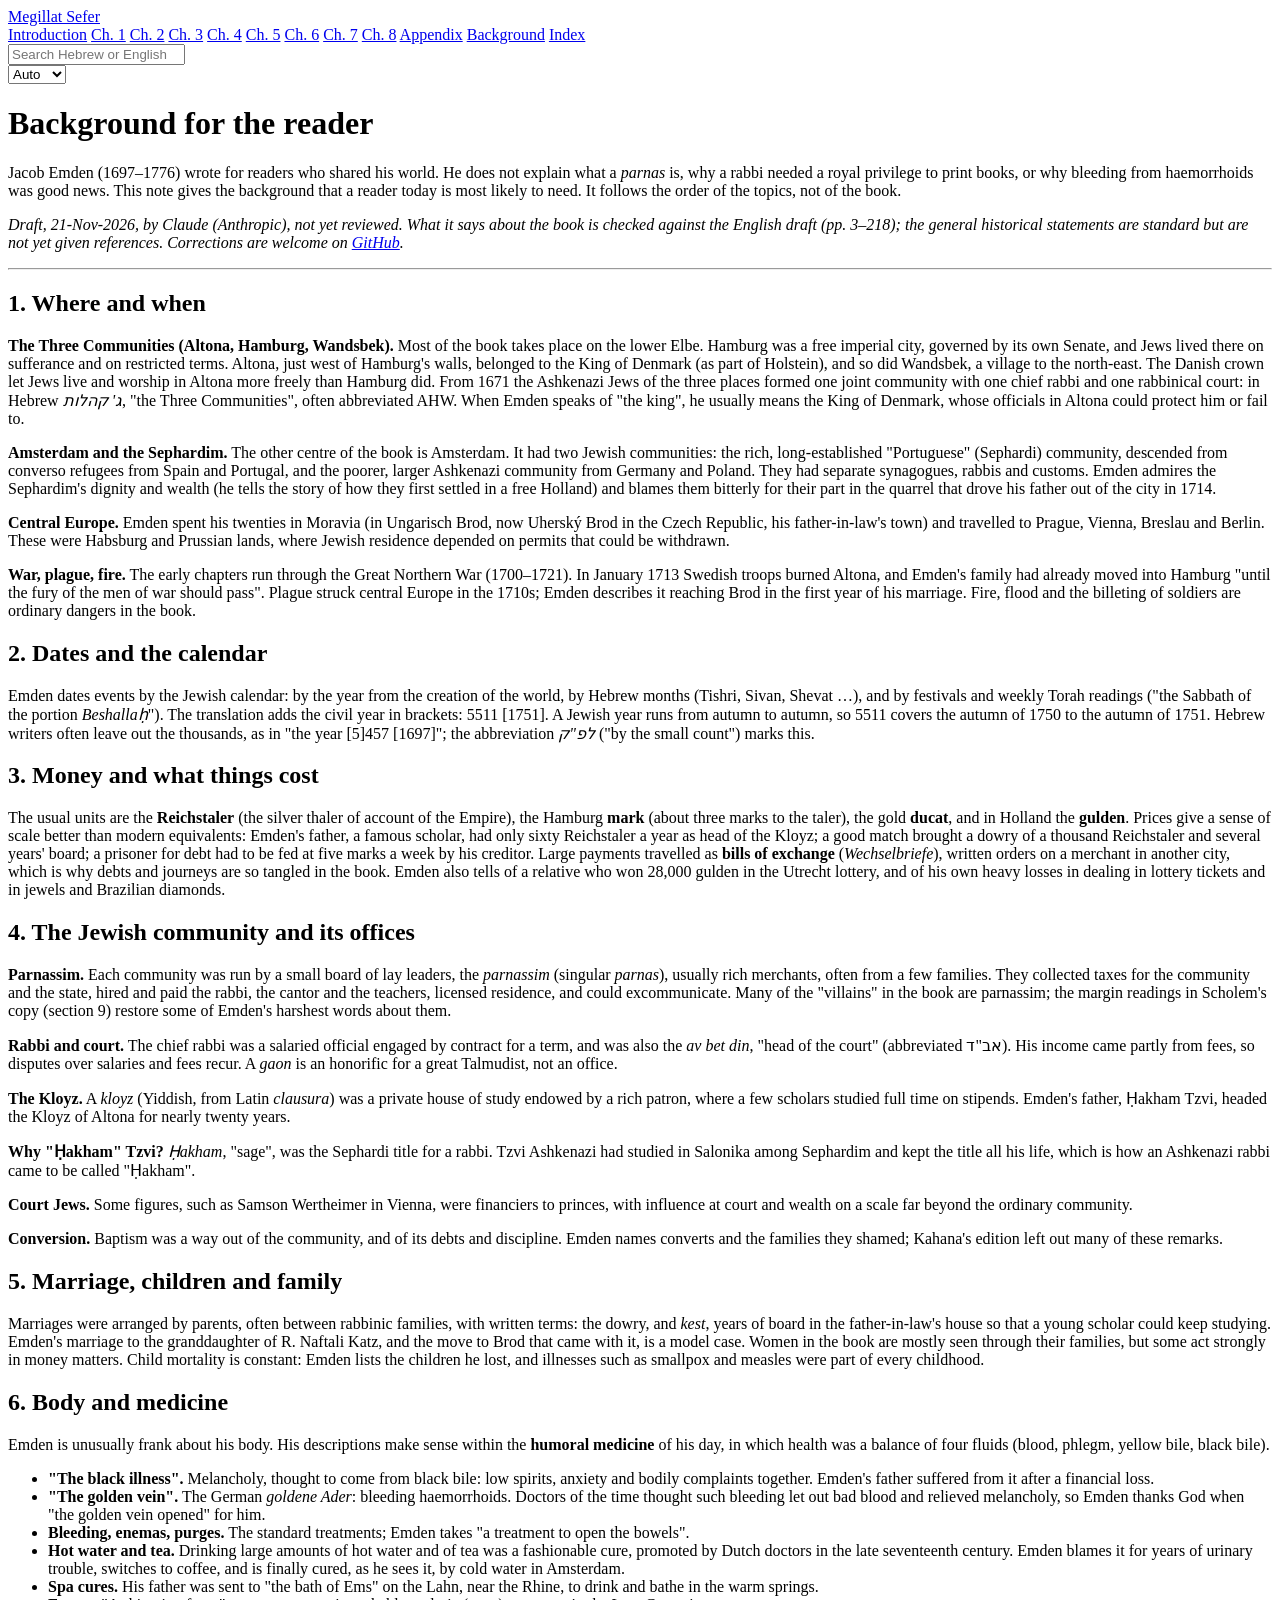
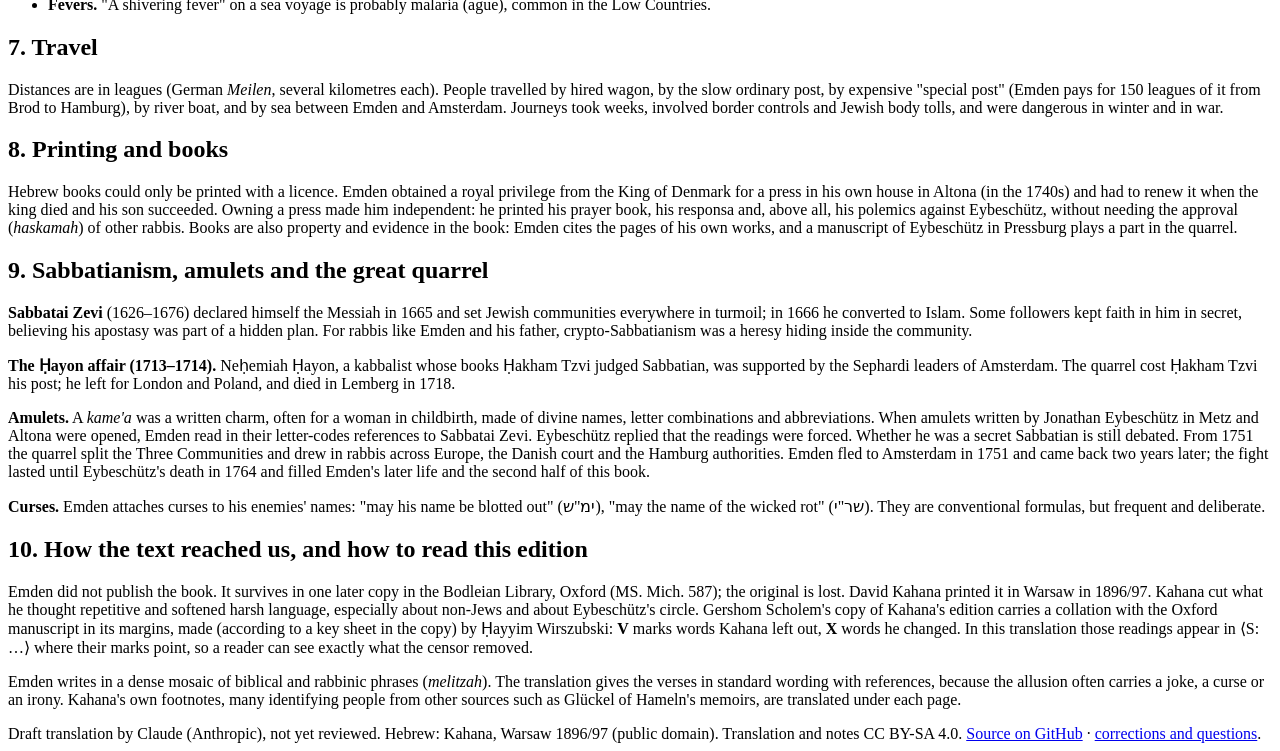
==== docs/background.html @ 3388c462 "Site review fixes: canonical and social tags, descriptions, lang on Hebrew text, CSS/JS version stam" ====
<!doctype html>
<html lang="en"><head><meta charset="utf-8"><meta name="viewport" content="width=device-width, initial-scale=1">
<title>Megillat Sefer: background for the reader</title>
<meta name="description" content="Historical, medical and everyday background for reading Jacob Emden&#x27;s autobiography Megillat Sefer.">
<meta property="og:title" content="Megillat Sefer: background for the reader"><meta property="og:description" content="Historical, medical and everyday background for reading Jacob Emden&#x27;s autobiography Megillat Sefer.">
<meta property="og:type" content="website">
<script>(function(){try{var t=localStorage.getItem('os-theme');if(t&&t!=='auto')document.documentElement.setAttribute('data-theme',t);}catch(e){}})();</script>
<link rel="preconnect" href="https://fonts.googleapis.com"><link rel="preconnect" href="https://fonts.gstatic.com" crossorigin>
<link href="https://fonts.googleapis.com/css2?family=Noto+Serif:ital,wght@0,400;0,600;1,400&family=Noto+Serif+Hebrew:wght@400;600&display=swap" rel="stylesheet">
<link rel="stylesheet" href="style.css?v=93be4be1">
<link rel="stylesheet" href="/assets/os.css">
<script src="/assets/os.js" defer></script>
<!--os:seo-->
<link rel="canonical" href="https://openseforim.org/emden/background.html">
<meta property="og:url" content="https://openseforim.org/emden/background.html">
<meta property="og:site_name" content="Open Seforim">
<meta property="og:image" content="https://openseforim.org/assets/og.png">
<meta property="og:image:width" content="1200">
<meta property="og:image:height" content="630">
<meta name="twitter:card" content="summary_large_image">
<link rel="icon" href="/favicon.svg" type="image/svg+xml">
<link rel="icon" href="/favicon.ico" sizes="any">
<link rel="apple-touch-icon" href="/apple-touch-icon.png">
<!--/os:seo-->
</head><body><div class="bar"><div class="wrap barin">
  <a class="brand" href="index.html">Megillat Sefer</a>
  <nav class="nav"><a href="index.html">Introduction</a> <a href="ch1.html">Ch. 1</a> <a href="ch2.html">Ch. 2</a> <a href="ch3.html">Ch. 3</a> <a href="ch4.html">Ch. 4</a> <a href="ch5.html">Ch. 5</a> <a href="ch6.html">Ch. 6</a> <a href="ch7.html">Ch. 7</a> <a href="ch8.html">Ch. 8</a> <a href="ch9.html">Appendix</a> <a href="background.html" aria-current=page>Background</a> <a href="names.html">Index</a></nav>
  <form class="sform" action="search.html" role="search"><input type="search" name="q" placeholder="Search Hebrew or English" aria-label="Search"></form>
  <select id="theme" aria-label="Theme"><option value="auto">Auto</option><option value="light">Light</option><option value="paper">Paper</option><option value="dark">Dark</option></select>
</div></div><div class="wrap" role="main"><div class="top"><h1>Background for the reader</h1></div><article class="intro bgnote"><p>Jacob Emden (1697–1776) wrote for readers who shared his world. He does not explain what a <em>parnas</em> is, why a
rabbi needed a royal privilege to print books, or why bleeding from haemorrhoids was good news. This note gives the
background that a reader today is most likely to need. It follows the order of the topics, not of the book.</p>
<p><em>Draft, 21-Nov-2026, by Claude (Anthropic), not yet reviewed. What it says about the book is checked against the
English draft (pp. 3–218); the general historical statements are standard but are not yet given references.
Corrections are welcome on <a href="https://github.com/openseforim/emden/issues">GitHub</a>.</em></p>
<hr />
<h2>1. Where and when</h2>
<p><strong>The Three Communities (Altona, Hamburg, Wandsbek).</strong> Most of the book takes place on the lower Elbe. Hamburg was a
free imperial city, governed by its own Senate, and Jews lived there on sufferance and on restricted terms. Altona,
just west of Hamburg's walls, belonged to the King of Denmark (as part of Holstein), and so did Wandsbek, a village to
the north-east. The Danish crown let Jews live and worship in Altona more freely than Hamburg did. From 1671 the
Ashkenazi Jews of the three places formed one joint community with one chief rabbi and one rabbinical court: in
Hebrew <em>ג' קהלות</em>, "the Three Communities", often abbreviated AHW. When Emden speaks of "the king", he usually means
the King of Denmark, whose officials in Altona could protect him or fail to.</p>
<p><strong>Amsterdam and the Sephardim.</strong> The other centre of the book is Amsterdam. It had two Jewish communities: the rich,
long-established "Portuguese" (Sephardi) community, descended from converso refugees from Spain and Portugal, and the
poorer, larger Ashkenazi community from Germany and Poland. They had separate synagogues, rabbis and customs. Emden
admires the Sephardim's dignity and wealth (he tells the story of how they first settled in a free Holland) and blames
them bitterly for their part in the quarrel that drove his father out of the city in 1714.</p>
<p><strong>Central Europe.</strong> Emden spent his twenties in Moravia (in Ungarisch Brod, now Uherský Brod in the Czech Republic,
his father-in-law's town) and travelled to Prague, Vienna, Breslau and Berlin. These were Habsburg and Prussian lands,
where Jewish residence depended on permits that could be withdrawn.</p>
<p><strong>War, plague, fire.</strong> The early chapters run through the Great Northern War (1700–1721). In January 1713 Swedish
troops burned Altona, and Emden's family had already moved into Hamburg "until the fury of the men of war should
pass". Plague struck central Europe in the 1710s; Emden describes it reaching Brod in the first year of his marriage.
Fire, flood and the billeting of soldiers are ordinary dangers in the book.</p>
<h2>2. Dates and the calendar</h2>
<p>Emden dates events by the Jewish calendar: by the year from the creation of the world, by Hebrew months (Tishri,
Sivan, Shevat …), and by festivals and weekly Torah readings ("the Sabbath of the portion <em>Beshallaḥ</em>"). The
translation adds the civil year in brackets: 5511 [1751]. A Jewish year runs from autumn to autumn, so 5511 covers
the autumn of 1750 to the autumn of 1751. Hebrew writers often leave out the thousands, as in "the year [5]457
[1697]"; the abbreviation <em>לפ"ק</em> ("by the small count") marks this.</p>
<h2>3. Money and what things cost</h2>
<p>The usual units are the <strong>Reichstaler</strong> (the silver thaler of account of the Empire), the Hamburg <strong>mark</strong> (about
three marks to the taler), the gold <strong>ducat</strong>, and in Holland the <strong>gulden</strong>. Prices give a sense of scale better than
modern equivalents: Emden's father, a famous scholar, had only sixty Reichstaler a year as head of the Kloyz; a good
match brought a dowry of a thousand Reichstaler and several years' board; a prisoner for debt had to be fed at five
marks a week by his creditor. Large payments travelled as <strong>bills of exchange</strong> (<em>Wechselbriefe</em>), written orders on a
merchant in another city, which is why debts and journeys are so tangled in the book. Emden also tells of a relative
who won 28,000 gulden in the Utrecht lottery, and of his own heavy losses in dealing in lottery tickets and in jewels
and Brazilian diamonds.</p>
<h2>4. The Jewish community and its offices</h2>
<p><strong>Parnassim.</strong> Each community was run by a small board of lay leaders, the <em>parnassim</em> (singular <em>parnas</em>), usually
rich merchants, often from a few families. They collected taxes for the community and the state, hired and paid the
rabbi, the cantor and the teachers, licensed residence, and could excommunicate. Many of the "villains" in the book are
parnassim; the margin readings in Scholem's copy (section 9) restore some of Emden's harshest words about them.</p>
<p><strong>Rabbi and court.</strong> The chief rabbi was a salaried official engaged by contract for a term, and was also the <em>av bet
din</em>, "head of the court" (abbreviated אב"ד). His income came partly from fees, so disputes over salaries and fees
recur. A <em>gaon</em> is an honorific for a great Talmudist, not an office.</p>
<p><strong>The Kloyz.</strong> A <em>kloyz</em> (Yiddish, from Latin <em>clausura</em>) was a private house of study endowed by a rich patron, where
a few scholars studied full time on stipends. Emden's father, Ḥakham Tzvi, headed the Kloyz of Altona for nearly
twenty years.</p>
<p><strong>Why "Ḥakham" Tzvi?</strong> <em>Ḥakham</em>, "sage", was the Sephardi title for a rabbi. Tzvi Ashkenazi had studied in Salonika
among Sephardim and kept the title all his life, which is how an Ashkenazi rabbi came to be called "Ḥakham".</p>
<p><strong>Court Jews.</strong> Some figures, such as Samson Wertheimer in Vienna, were financiers to princes, with influence at court
and wealth on a scale far beyond the ordinary community.</p>
<p><strong>Conversion.</strong> Baptism was a way out of the community, and of its debts and discipline. Emden names converts and the
families they shamed; Kahana's edition left out many of these remarks.</p>
<h2>5. Marriage, children and family</h2>
<p>Marriages were arranged by parents, often between rabbinic families, with written terms: the dowry, and <em>kest</em>, years
of board in the father-in-law's house so that a young scholar could keep studying. Emden's marriage to the
granddaughter of R. Naftali Katz, and the move to Brod that came with it, is a model case. Women in the book are
mostly seen through their families, but some act strongly in money matters. Child mortality is constant: Emden lists
the children he lost, and illnesses such as smallpox and measles were part of every childhood.</p>
<h2>6. Body and medicine</h2>
<p>Emden is unusually frank about his body. His descriptions make sense within the <strong>humoral medicine</strong> of his day, in
which health was a balance of four fluids (blood, phlegm, yellow bile, black bile).</p>
<ul>
<li><strong>"The black illness".</strong> Melancholy, thought to come from black bile: low spirits, anxiety and bodily complaints
  together. Emden's father suffered from it after a financial loss.</li>
<li><strong>"The golden vein".</strong> The German <em>goldene Ader</em>: bleeding haemorrhoids. Doctors of the time thought such bleeding
  let out bad blood and relieved melancholy, so Emden thanks God when "the golden vein opened" for him.</li>
<li><strong>Bleeding, enemas, purges.</strong> The standard treatments; Emden takes "a treatment to open the bowels".</li>
<li><strong>Hot water and tea.</strong> Drinking large amounts of hot water and of tea was a fashionable cure, promoted by Dutch
  doctors in the late seventeenth century. Emden blames it for years of urinary trouble, switches to coffee, and is
  finally cured, as he sees it, by cold water in Amsterdam.</li>
<li><strong>Spa cures.</strong> His father was sent to "the bath of Ems" on the Lahn, near the Rhine, to drink and bathe in the warm
  springs.</li>
<li><strong>Fevers.</strong> "A shivering fever" on a sea voyage is probably malaria (ague), common in the Low Countries.</li>
</ul>
<h2>7. Travel</h2>
<p>Distances are in leagues (German <em>Meilen</em>, several kilometres each). People travelled by hired wagon, by the slow
ordinary post, by expensive "special post" (Emden pays for 150 leagues of it from Brod to Hamburg), by river boat,
and by sea between Emden and Amsterdam. Journeys took weeks, involved border controls and Jewish body tolls, and were
dangerous in winter and in war.</p>
<h2>8. Printing and books</h2>
<p>Hebrew books could only be printed with a licence. Emden obtained a royal privilege from the King of Denmark for a
press in his own house in Altona (in the 1740s) and had to renew it when the king died and his son succeeded. Owning
a press made him independent: he printed his prayer book, his responsa and, above all, his polemics against Eybeschütz,
without needing the approval (<em>haskamah</em>) of other rabbis. Books are also property and evidence in the book: Emden
cites the pages of his own works, and a manuscript of Eybeschütz in Pressburg plays a part in the quarrel.</p>
<h2>9. Sabbatianism, amulets and the great quarrel</h2>
<p><strong>Sabbatai Zevi</strong> (1626–1676) declared himself the Messiah in 1665 and set Jewish communities everywhere in turmoil;
in 1666 he converted to Islam. Some followers kept faith in him in secret, believing his apostasy was part of a hidden
plan. For rabbis like Emden and his father, crypto-Sabbatianism was a heresy hiding inside the community.</p>
<p><strong>The Ḥayon affair (1713–1714).</strong> Neḥemiah Ḥayon, a kabbalist whose books Ḥakham Tzvi judged Sabbatian, was supported
by the Sephardi leaders of Amsterdam. The quarrel cost Ḥakham Tzvi his post; he left for London and Poland, and died in
Lemberg in 1718.</p>
<p><strong>Amulets.</strong> A <em>kame'a</em> was a written charm, often for a woman in childbirth, made of divine names, letter
combinations and abbreviations. When amulets written by Jonathan Eybeschütz in Metz and Altona were opened, Emden read
in their letter-codes references to Sabbatai Zevi. Eybeschütz replied that the readings were forced. Whether he was a
secret Sabbatian is still debated. From 1751 the quarrel split the Three Communities and drew in rabbis across Europe,
the Danish court and the Hamburg authorities. Emden fled to Amsterdam in 1751 and came back two years later; the
fight lasted until Eybeschütz's death in 1764 and filled Emden's later life and the second half of this book.</p>
<p><strong>Curses.</strong> Emden attaches curses to his enemies' names: "may his name be blotted out" (ימ"ש), "may the name of the
wicked rot" (שר"י). They are conventional formulas, but frequent and deliberate.</p>
<h2>10. How the text reached us, and how to read this edition</h2>
<p>Emden did not publish the book. It survives in one later copy in the Bodleian Library, Oxford (MS. Mich. 587); the
original is lost. David Kahana printed it in Warsaw in 1896/97. Kahana cut what he thought repetitive and softened
harsh language, especially about non-Jews and about Eybeschütz's circle. Gershom Scholem's copy of Kahana's edition
carries a collation with the Oxford manuscript in its margins, made (according to a key sheet in the copy) by Ḥayyim
Wirszubski: <strong>V</strong> marks words Kahana left out, <strong>X</strong> words he changed. In this translation those readings appear in
⟨S: …⟩ where their marks point, so a reader can see exactly what the censor removed.</p>
<p>Emden writes in a dense mosaic of biblical and rabbinic phrases (<em>melitzah</em>). The translation gives the verses in
standard wording with references, because the allusion often carries a joke, a curse or an irony. Kahana's own
footnotes, many identifying people from other sources such as Glückel of Hameln's memoirs, are translated under each
page.</p></article></div><footer class="wrap foot">Draft translation by Claude (Anthropic), not yet reviewed. Hebrew: Kahana, Warsaw 1896/97 (public domain).
Translation and notes CC BY-SA 4.0. <a href="https://github.com/openseforim/emden">Source on GitHub</a> · <a href="https://github.com/openseforim/emden/issues">corrections and questions</a>.</footer>
<script src="app.js?v=55bc13a6"></script>
</body></html>
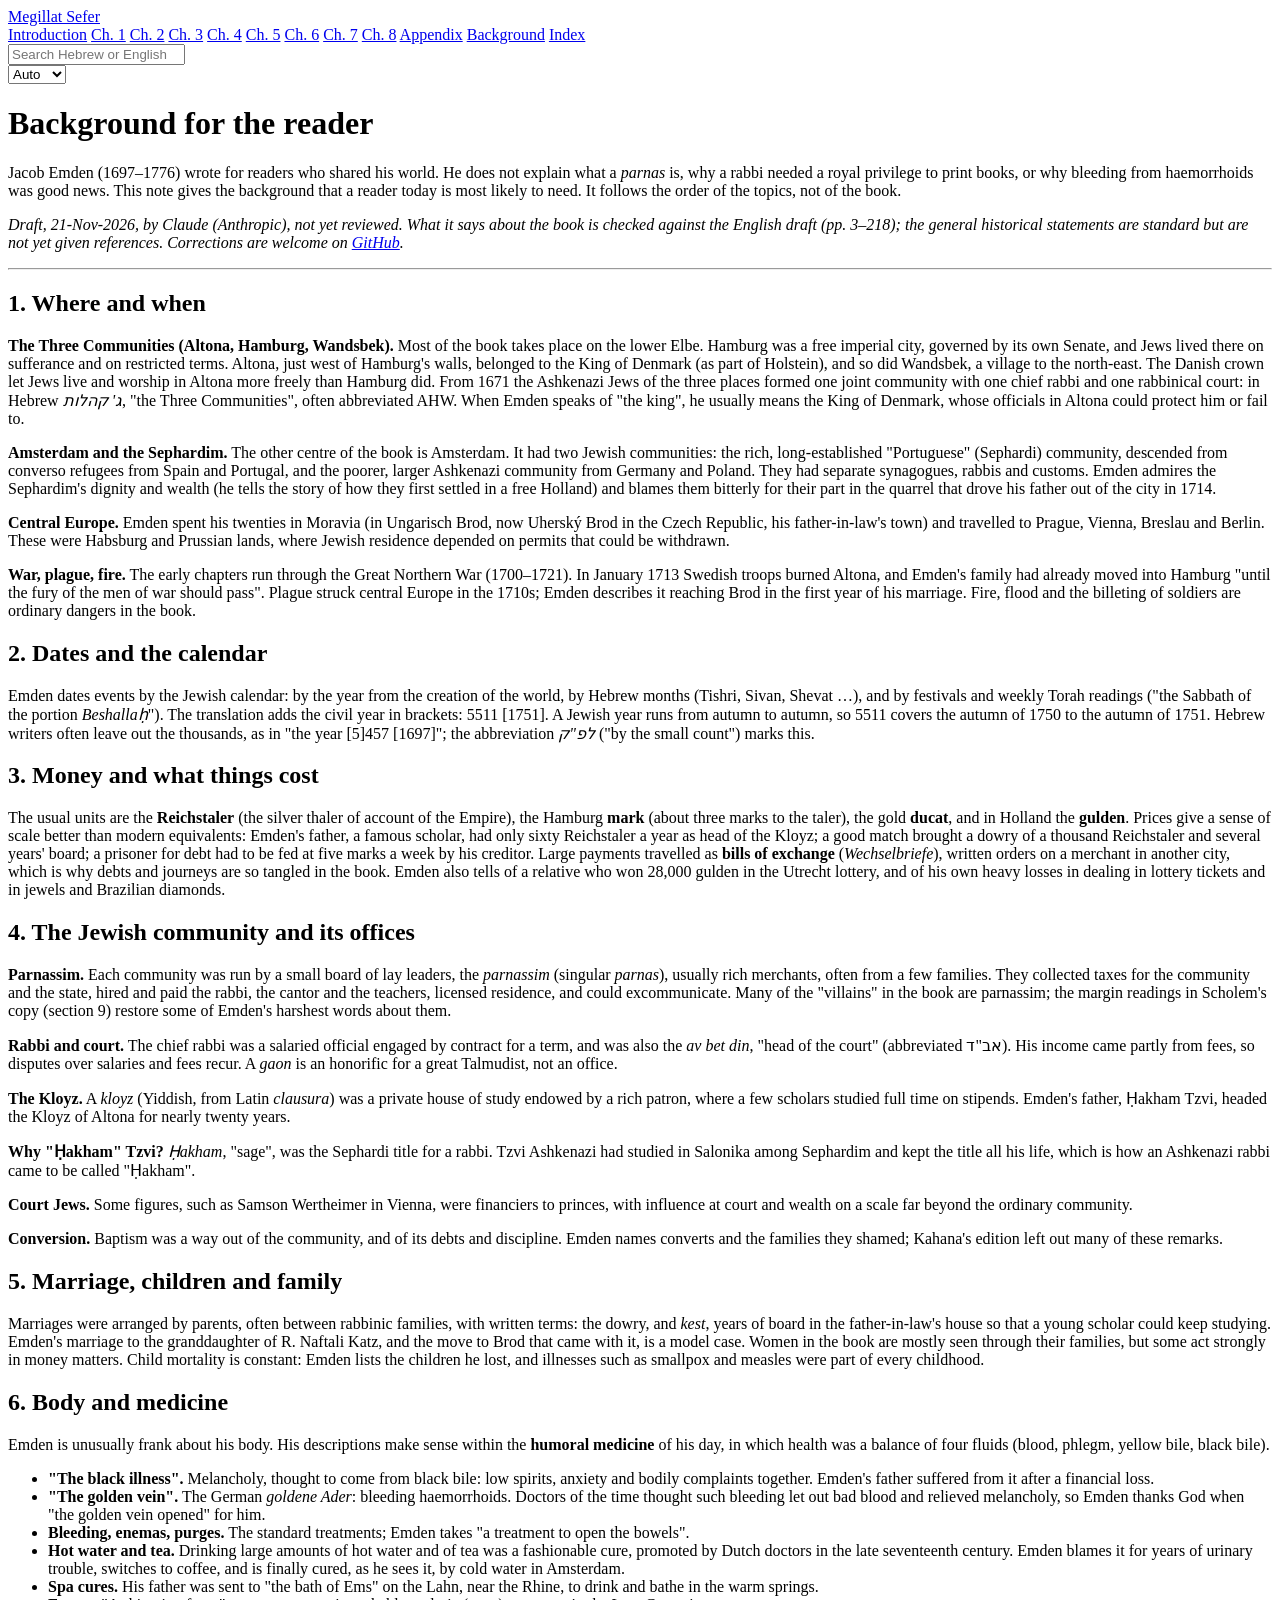
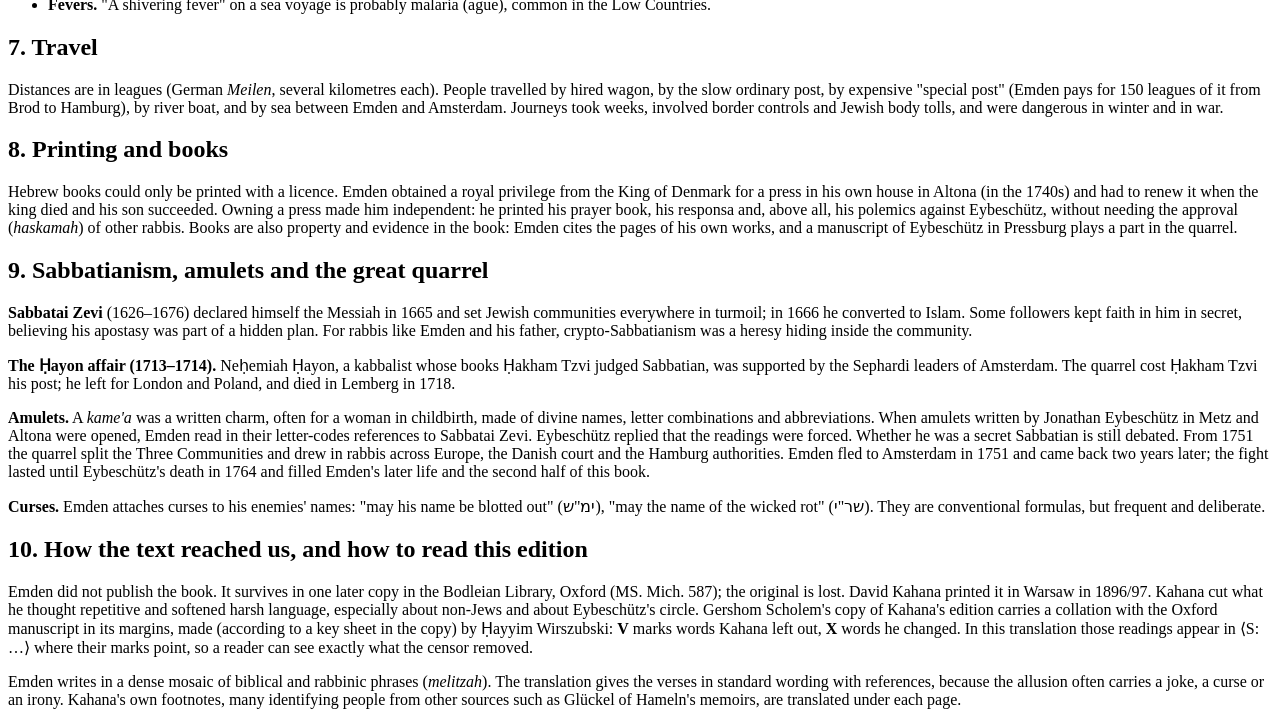
==== commit 890db16a: "UX pass: one label per action, no duplicate footers, status labels, strip and footer polish Co-Autho" ====
--- a/docs/background.html
+++ b/docs/background.html
@@ -144,7 +144,5 @@
 <p>Emden writes in a dense mosaic of biblical and rabbinic phrases (<em>melitzah</em>). The translation gives the verses in
 standard wording with references, because the allusion often carries a joke, a curse or an irony. Kahana's own
 footnotes, many identifying people from other sources such as Glückel of Hameln's memoirs, are translated under each
-page.</p></article></div><footer class="wrap foot">Draft translation by Claude (Anthropic), not yet reviewed. Hebrew: Kahana, Warsaw 1896/97 (public domain).
-Translation and notes CC BY-SA 4.0. <a href="https://github.com/openseforim/emden">Source on GitHub</a> · <a href="https://github.com/openseforim/emden/issues">corrections and questions</a>.</footer>
-<script src="app.js?v=55bc13a6"></script>
+page.</p></article></div><script src="app.js?v=55bc13a6"></script>
 </body></html>
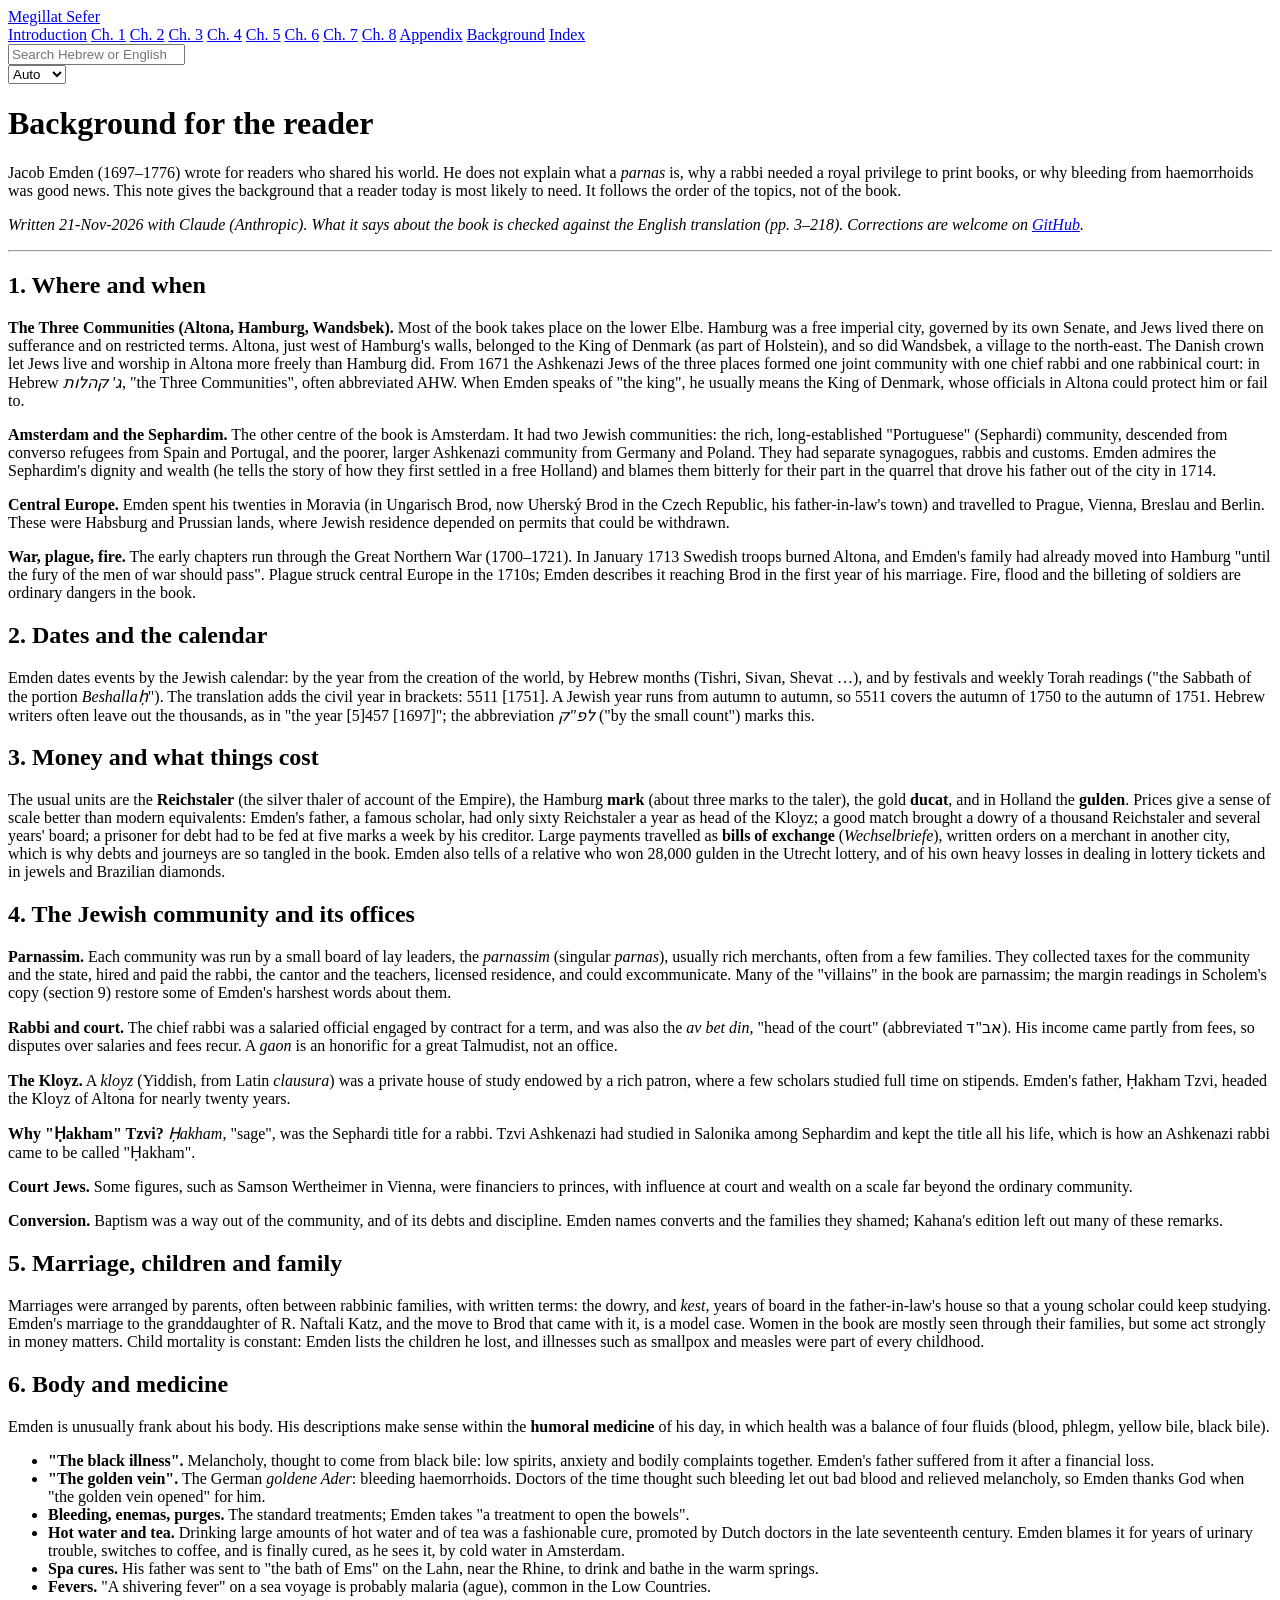
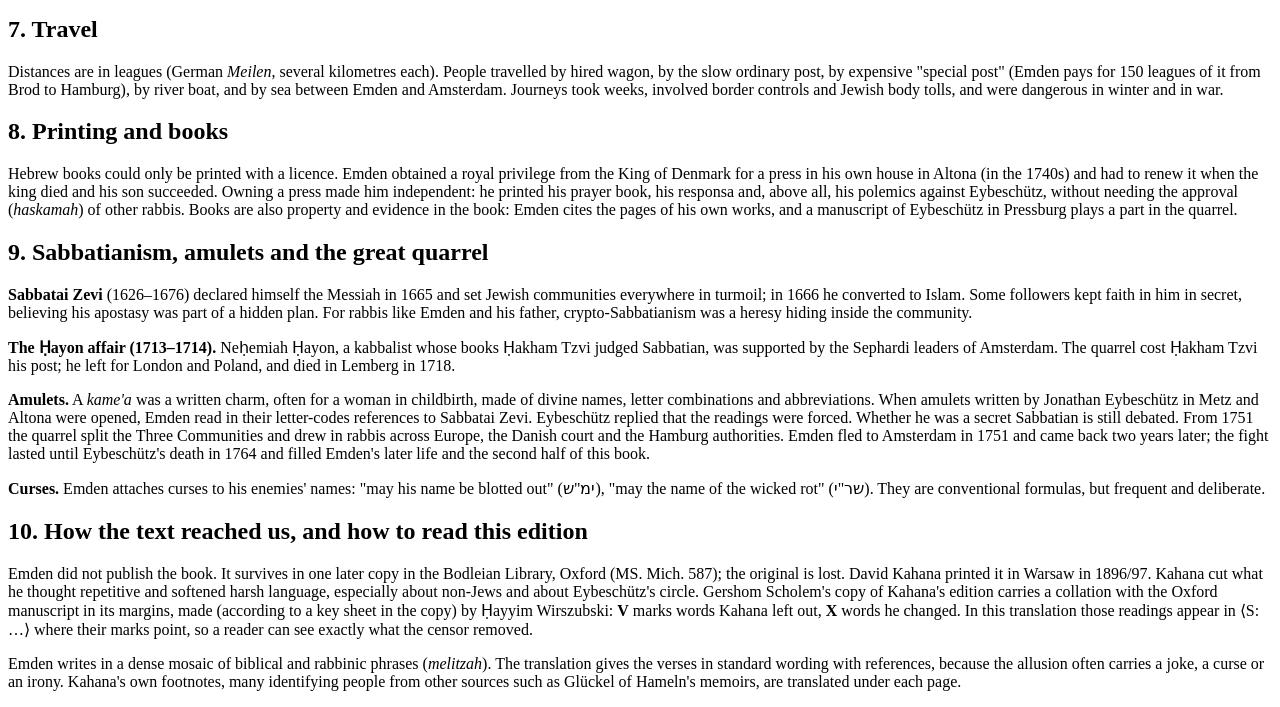
==== commit 566a50ce: "Tone pass: one status pattern, no "draft", less hedging, book titles in italics; Emden complete Co-A" ====
--- a/docs/background.html
+++ b/docs/background.html
@@ -30,8 +30,8 @@
 </div></div><div class="wrap" role="main"><div class="top"><h1>Background for the reader</h1></div><article class="intro bgnote"><p>Jacob Emden (1697–1776) wrote for readers who shared his world. He does not explain what a <em>parnas</em> is, why a
 rabbi needed a royal privilege to print books, or why bleeding from haemorrhoids was good news. This note gives the
 background that a reader today is most likely to need. It follows the order of the topics, not of the book.</p>
-<p><em>Draft, 21-Nov-2026, by Claude (Anthropic), not yet reviewed. What it says about the book is checked against the
-English draft (pp. 3–218); the general historical statements are standard but are not yet given references.
+<p><em>Written 21-Nov-2026 with Claude (Anthropic). What it says about the book is checked against the
+English translation (pp. 3–218).
 Corrections are welcome on <a href="https://github.com/openseforim/emden/issues">GitHub</a>.</em></p>
 <hr />
 <h2>1. Where and when</h2>
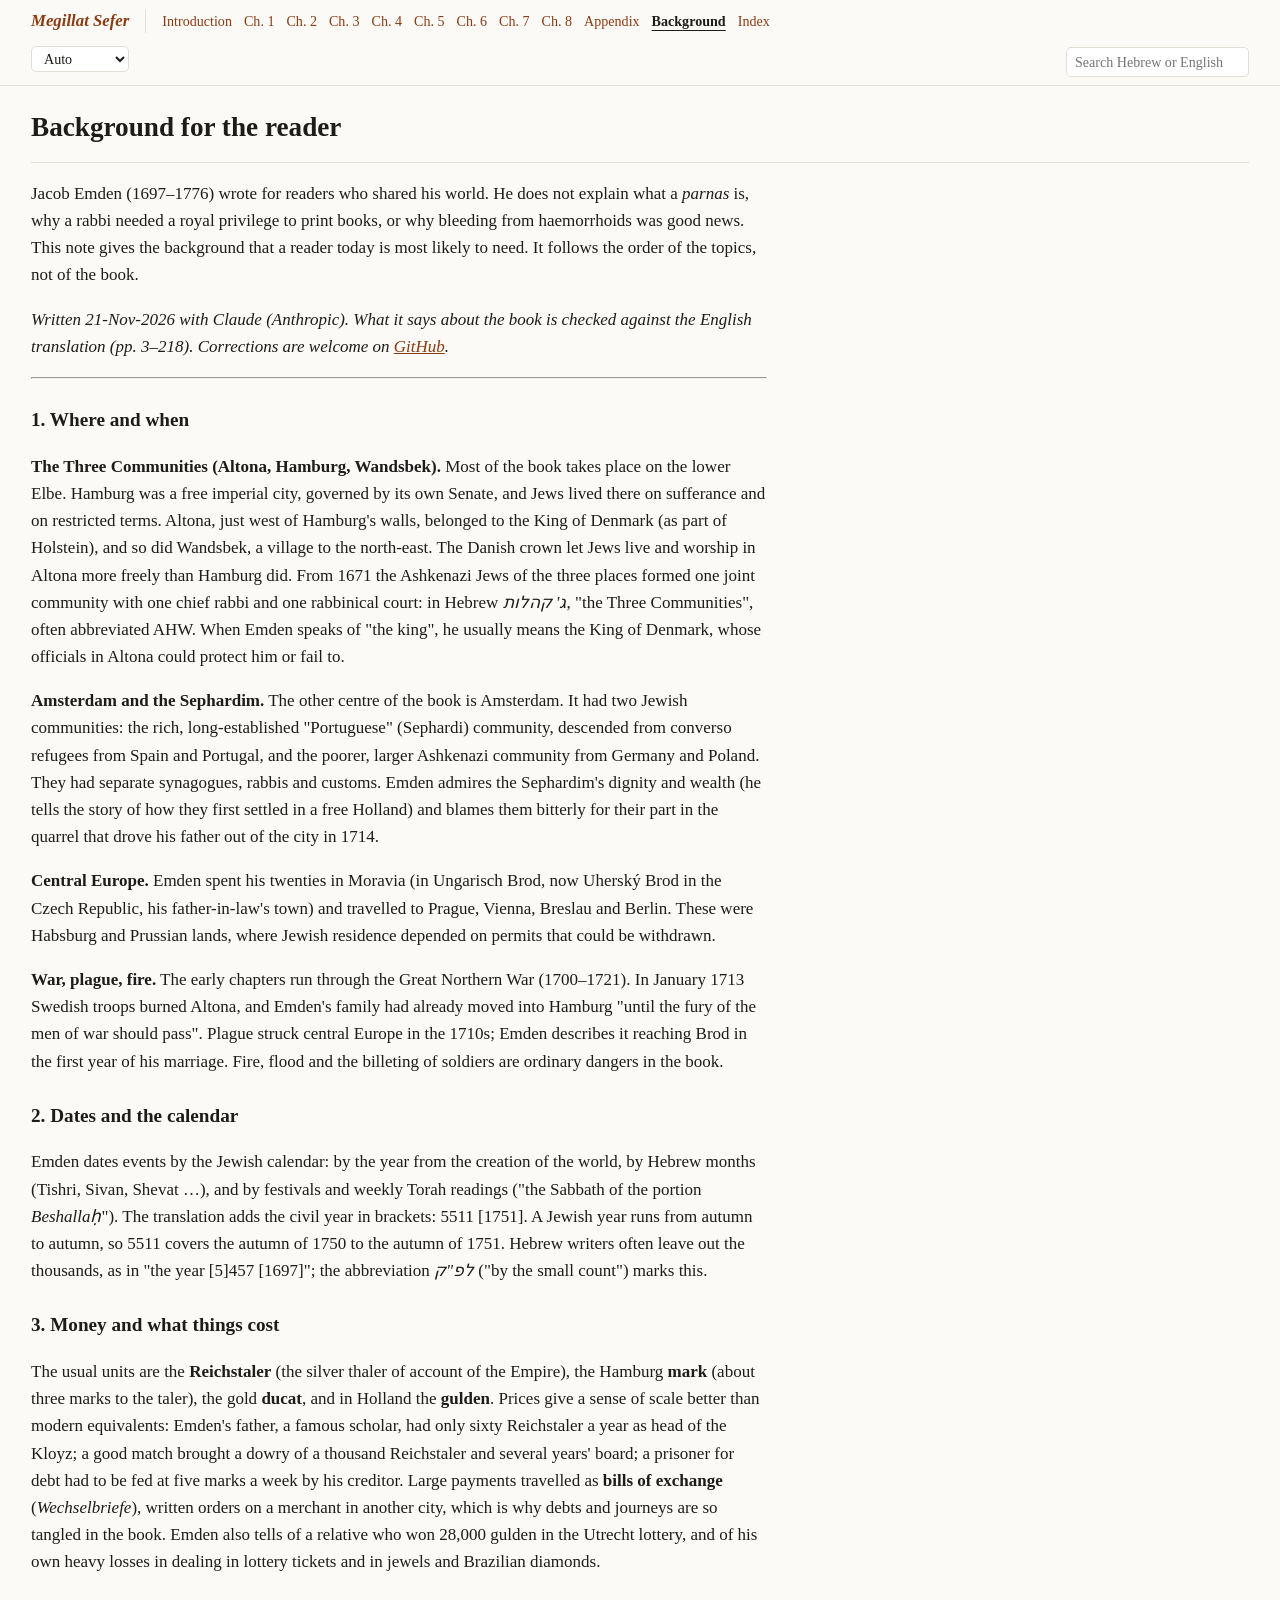
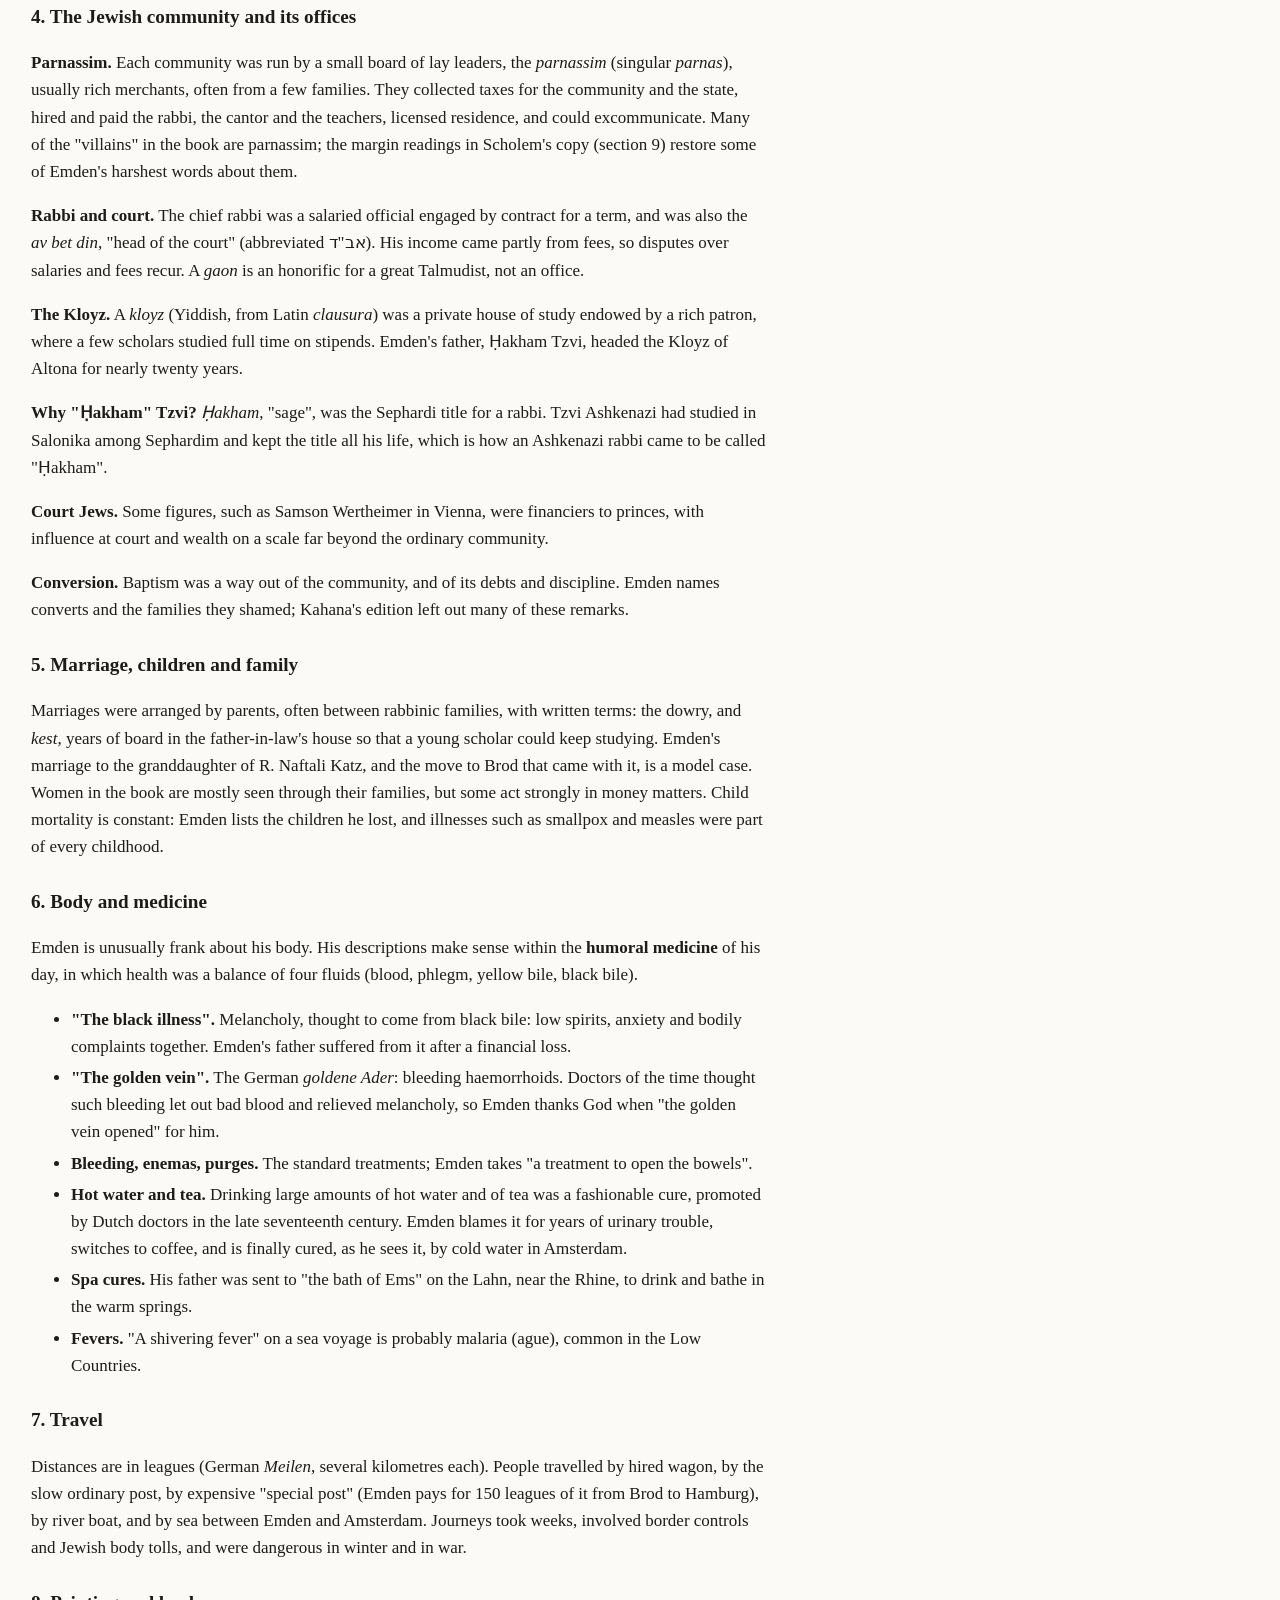
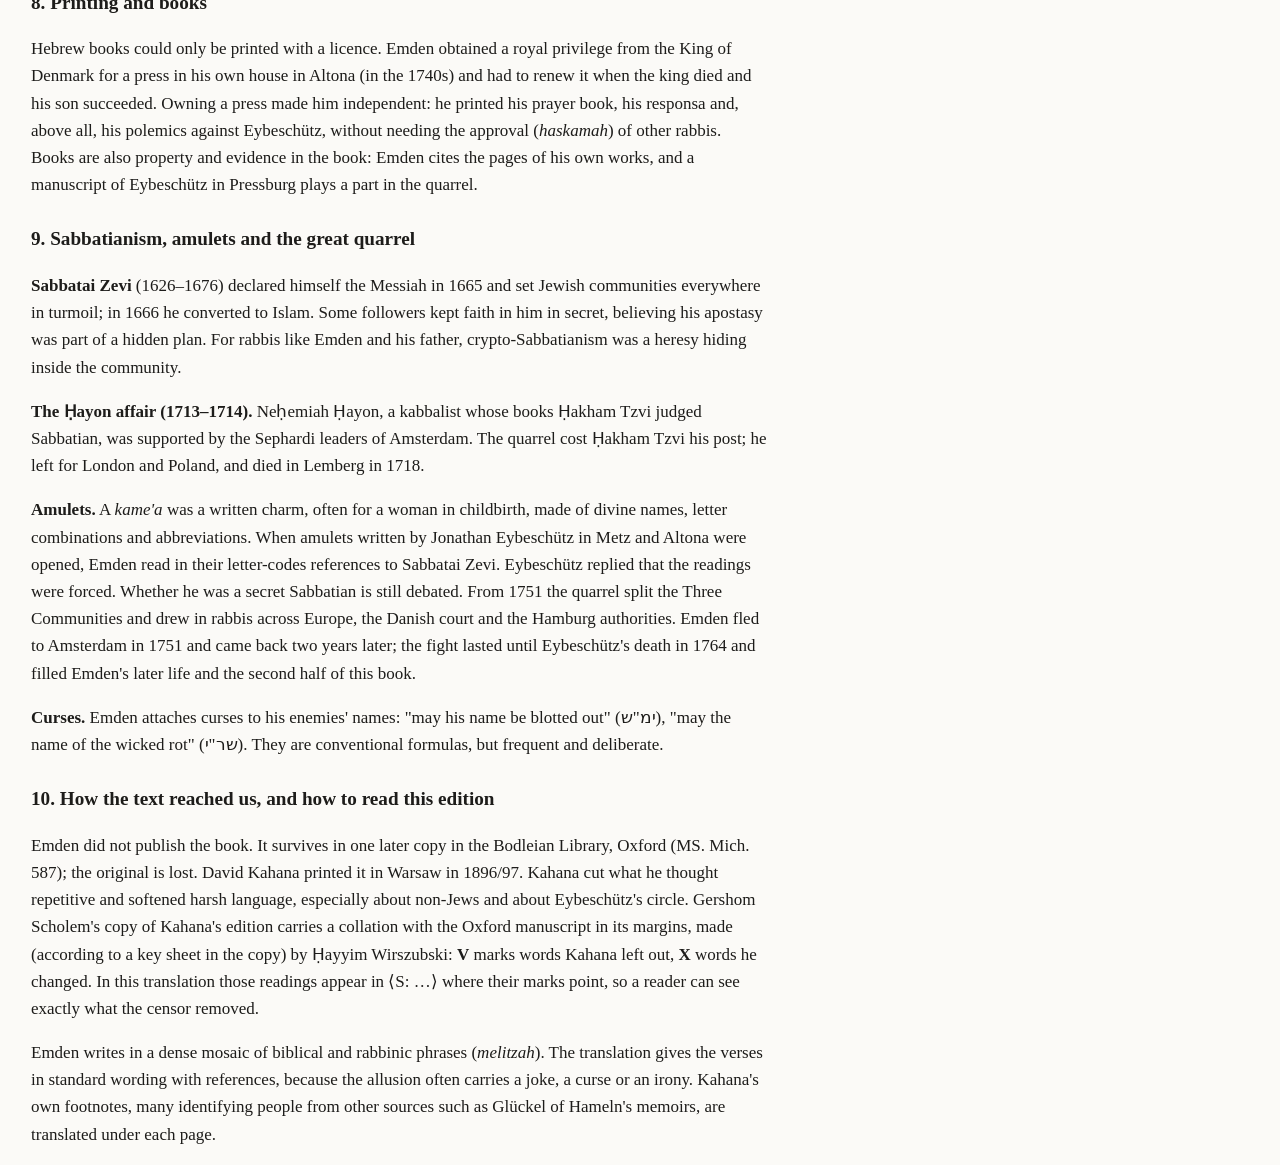
==== commit 63b4853a: "Zenodo DOI (concept DOI, newest release): work.json, CITATION.cff, citation_doi tag, README Co-Autho" ====
--- a/docs/background.html
+++ b/docs/background.html
@@ -1,5 +1,5 @@
 <!doctype html>
-<html lang="en"><head><meta charset="utf-8"><meta name="viewport" content="width=device-width, initial-scale=1">
+<html lang="en"><head><!--os:early--><script>(function(){try{var d=document.documentElement,L=localStorage,t=L.getItem('os-theme')||'auto';if(t==='paper'&&d.classList.contains('os-own-palette'))t='light';if(t!=='auto')d.setAttribute('data-theme',t);var m=document.createElement('meta');m.name='color-scheme';m.content=t==='dark'?'dark':t==='auto'?'light dark':'light';document.head.appendChild(m);var s=L.getItem('os-size'),h=L.getItem('os-he'),b=L.getItem('bh-size');if(s===null&&b){s=b;L.setItem('os-size',b)}if(s)d.setAttribute('data-os-size',s);var F={frank:'Frank+Ruhl+Libre:wght@400;600',david:'David+Libre:wght@400;500'};if(h){d.setAttribute('data-os-he',h);if(F[h]){var l=document.createElement('link');l.rel='stylesheet';l.setAttribute('data-os-font',F[h]);l.href='https://fonts.googleapis.com/css2?family='+F[h]+'&display=swap';document.head.appendChild(l)}}}catch(e){}})()</script><!--/os:early--><meta charset="utf-8"><meta name="viewport" content="width=device-width, initial-scale=1">
 <title>Megillat Sefer: background for the reader</title>
 <meta name="description" content="Historical, medical and everyday background for reading Jacob Emden&#x27;s autobiography Megillat Sefer.">
 <meta property="og:title" content="Megillat Sefer: background for the reader"><meta property="og:description" content="Historical, medical and everyday background for reading Jacob Emden&#x27;s autobiography Megillat Sefer.">
@@ -21,6 +21,14 @@
 <link rel="icon" href="/favicon.svg" type="image/svg+xml">
 <link rel="icon" href="/favicon.ico" sizes="any">
 <link rel="apple-touch-icon" href="/apple-touch-icon.png">
+<meta name="citation_title" content="Jacob Emden, Megillat Sefer: Background for the reader">
+<meta name="citation_author" content="Jacob Emden">
+<meta name="citation_author" content="Brand, Ezra">
+<meta name="citation_publication_date" content="2026">
+<meta name="citation_publisher" content="Open Seforim">
+<meta name="citation_language" content="en">
+<meta name="citation_public_url" content="https://openseforim.org/emden/background.html">
+<meta name="citation_doi" content="10.5281/zenodo.24458128">
 <!--/os:seo-->
 </head><body><div class="bar"><div class="wrap barin">
   <a class="brand" href="index.html">Megillat Sefer</a>
--- a/docs/style.css
+++ b/docs/style.css
@@ -0,0 +1,107 @@
+:root{--bg:#fbfaf7;--fg:#1d1c1a;--muted:#6b665e;--line:#e3dfd6;--accent:#8a3b12;--sch:#f4e7c8;--schfg:#5a3a06;--card:#fff;--badge:#efe9dc}
+@media (prefers-color-scheme: dark){:root:not([data-theme="light"]):not([data-theme="paper"]){--bg:#17161a;--fg:#e9e6df;--muted:#a19b90;--line:#34313a;--accent:#e39a6c;--sch:#3d3320;--schfg:#f0d69a;--card:#1f1e23;--badge:#2a282e}}
+:root[data-theme="dark"]{--bg:#17161a;--fg:#e9e6df;--muted:#a19b90;--line:#34313a;--accent:#e39a6c;--sch:#3d3320;--schfg:#f0d69a;--card:#1f1e23;--badge:#2a282e}
+:root[data-theme="light"]{--bg:#fbfaf7;--fg:#1d1c1a;--muted:#6b665e;--line:#e3dfd6;--accent:#8a3b12;--sch:#f4e7c8;--schfg:#5a3a06;--card:#fff;--badge:#efe9dc}
+:root[data-theme="paper"]{--bg:#f3ead6;--fg:#3a2e1f;--muted:#7a6a52;--line:#dccdab;--accent:#8a3b12;--sch:#e8d3a3;--schfg:#4f3204;--card:#f8f1e1;--badge:#e9dcbd}
+*{box-sizing:border-box}
+html{scroll-padding-top:110px}
+body{margin:0;background:var(--bg);color:var(--fg);font:17px/1.6 "Noto Serif",Georgia,serif}
+a{color:var(--accent)}
+.wrap{max-width:1250px;margin:0 auto;padding:0 16px}
+body.show-scan .wrap{max-width:1700px}
+
+/* top bar */
+.bar{position:sticky;top:0;z-index:10;background:var(--bg);border-bottom:1px solid var(--line);font-size:.88rem}
+.barin{display:flex;flex-wrap:wrap;align-items:center;gap:6px 16px;padding-top:8px;padding-bottom:8px}
+.brand{font-weight:600;text-decoration:none;color:var(--accent);font-style:italic;font-size:1.05rem}
+.nav{display:flex;flex-wrap:wrap;gap:4px 12px}
+.nav a{text-decoration:none}.nav a[aria-current]{color:var(--fg);font-weight:600;text-decoration:underline;text-underline-offset:4px}
+.ctl{display:flex;flex-wrap:wrap;align-items:center;gap:6px 12px}
+/* the bar in two rows on wide screens: work and chapters above; view controls, display and search below */
+@media (min-width:801px){.barin{display:grid;grid-template-columns:auto 1fr auto auto;align-items:center;gap:6px 16px}
+  .barin>.brand{grid-row:1;grid-column:1}.barin>.nav{grid-row:1;grid-column:2/5;border-left:1px solid var(--line);padding-left:16px}
+  .barin>.ctl{grid-row:2;grid-column:1/3;padding-top:6px;border-top:1px dashed var(--line)}
+  .barin>.os-disp-btn{grid-row:2;grid-column:3}.barin>.sform{grid-row:2;grid-column:4}
+  .barin>.os-disp-btn,.barin>.sform{margin-top:6px}}
+.ctl label{display:inline-flex;align-items:center;gap:4px;cursor:pointer;white-space:nowrap}
+.seg{display:inline-flex;border:1px solid var(--line);border-radius:5px;overflow:hidden}
+.seg button{background:none;border:0;border-left:1px solid var(--line);color:var(--fg);font:inherit;padding:2px 9px;cursor:pointer}
+.seg button:first-child{border-left:0}
+.seg button[aria-pressed="true"]{background:var(--accent);color:var(--bg)}
+.sform{margin-left:0}.barin>.os-disp-btn{margin-left:auto}
+.sform input,#theme,.bigsearch input,.bigsearch select{font:inherit;background:var(--card);color:var(--fg);border:1px solid var(--line);border-radius:5px;padding:3px 8px}
+.sform input{width:13em}
+
+.top{padding:20px 0 8px;border-bottom:1px solid var(--line)}
+h1{font-size:1.7rem;margin:0 0 4px}h1 .sub{font-size:1rem;font-weight:400}
+.sub{color:var(--muted);margin:0 0 10px}
+.toc{font-size:.9rem;color:var(--muted);line-height:2;margin:4px 0 8px}.toc a{text-decoration:none}
+.tocch h3{font-size:1rem;margin:12px 0 0}.tocch h3 span{font-weight:400;color:var(--muted);font-size:.88rem}
+details.pages summary,details.about summary{cursor:pointer;color:var(--accent);font-size:.92rem}
+details.about{margin:24px 0;font-size:.95rem}
+
+/* home */
+.home{display:grid;grid-template-columns:minmax(0,1.5fr) minmax(0,1fr);gap:40px;padding-top:12px}
+.intro h2{font-size:1.2rem;margin:22px 0 6px}
+.contents{border-left:1px solid var(--line);padding-left:24px}
+.contents h2{font-size:1.2rem;margin:22px 0 6px}
+
+/* reader */
+.page{border-bottom:1px solid var(--line);padding:24px 0}
+.page header{display:flex;justify-content:space-between;align-items:baseline;gap:6px 12px;flex-wrap:wrap}
+.page h2{font-size:1.15rem;margin:0}.page h2 a{color:inherit;text-decoration:none}
+.meta{display:flex;flex-wrap:wrap;gap:4px 12px;align-items:baseline;font-size:.82rem;color:var(--muted)}
+.meta a{color:var(--muted)}
+.badge{background:var(--badge);border-radius:10px;padding:1px 8px}
+.badge.reviewed{background:#d9ead3;color:#24451b}
+.cols{display:flex;gap:32px;margin-top:12px}
+.cols>*{flex:1 1 0;min-width:0}
+.he{font-family:"Noto Serif Hebrew",serif;font-size:1.12rem;line-height:1.9}
+.scanimg{display:none;margin:0}
+.scanimg img{width:100%;height:auto;border:1px solid var(--line);background:#fff}
+.scanimg figcaption{font-size:.8rem;color:var(--muted)}
+:root[data-theme="dark"] .scanimg img{filter:invert(.88) hue-rotate(180deg)}
+@media (prefers-color-scheme: dark){:root:not([data-theme]) .scanimg img{filter:invert(.88) hue-rotate(180deg)}}
+:root[data-theme="paper"] .scanimg img{filter:sepia(.35);background:#f8f1e1}
+body.show-scan .scanimg{display:block}
+body.view-he .en,body.view-en .he{display:none}
+body.no-knotes .knotes,body.no-knotes .knotes-en,body.no-knotes .fn,body.no-knotes .fn-en{display:none}
+.fn{color:var(--accent);font-size:.7em}
+.knotes{font-size:.85rem;color:var(--muted);border-top:1px solid var(--line);padding-top:8px;list-style:none;padding-right:0}
+.knotes-en{font-size:.88rem;color:var(--muted);border-top:1px solid var(--line);margin-top:12px}
+.knotes-en h3{font-size:.9rem;margin:8px 0 0}
+.sch{background:var(--sch);color:var(--schfg);border-radius:3px;padding:0 3px}
+a.nm{color:inherit;text-decoration:underline dotted var(--muted);text-underline-offset:3px}
+a.nm:hover{color:var(--accent)}
+a.ref{color:inherit;text-decoration:underline dotted var(--accent);text-underline-offset:3px}
+.chapbreak{margin:20px 0;padding:8px 0;border-top:2px solid var(--accent);border-bottom:1px solid var(--line);display:flex;flex-wrap:wrap;gap:4px 12px;align-items:baseline}
+.chapbreak span{font-weight:600;font-size:1.1rem}.chapbreak small{color:var(--muted)}
+blockquote{margin:12px 0;padding:4px 12px;border-left:3px solid var(--accent);color:var(--muted);font-size:.92rem}
+.schbox{margin-top:12px;font-size:.85rem}.schbox summary{cursor:pointer;color:var(--accent)}
+.schbox table{border-collapse:collapse;width:100%;margin-top:6px}.schbox td,.schbox th{border:1px solid var(--line);padding:4px 6px;vertical-align:top;text-align:left}
+.schbox{overflow-x:auto}
+.pn{padding:20px 0;text-align:center}
+
+/* index and search */
+.idx{list-style:none;padding:0}.idx li{padding:8px 0;border-bottom:1px solid var(--line)}
+.idx li:target{background:var(--sch)}
+.idx .desc{color:var(--muted);font-size:.92rem}.idx .hits{font-size:.85rem;line-height:1.9}.idx .hits a{text-decoration:none}
+.bigsearch{display:flex;flex-wrap:wrap;gap:8px;margin:8px 0}.bigsearch input{flex:1 1 18em;font-size:1.05rem;padding:6px 10px}
+.results{padding-left:1.5em}.results li{padding:8px 0;border-bottom:1px solid var(--line)}
+.results .snip{font-size:.92rem}.results .snip.he{font-family:"Noto Serif Hebrew",serif;direction:rtl;text-align:right}
+.results mark{background:var(--sch);color:var(--schfg)}
+.foot{color:var(--muted);font-size:.85rem;padding:24px 16px 40px}
+
+@media (max-width:900px){.home{grid-template-columns:1fr}.contents{border-left:0;padding-left:0;border-top:1px solid var(--line)}}
+@media (max-width:800px){
+  .cols{flex-direction:column;gap:16px}.he{order:1}.en{order:2}.scanimg{order:3}
+  .sform{margin-left:0;flex:1 1 100%}.sform input{width:100%}
+  .bar{position:static}html{scroll-padding-top:8px}
+}
+@media (min-width:801px){.scanimg{position:sticky;top:64px;align-self:flex-start}}
+.sch-v::before,.sch-x::before{font-size:.72em;font-weight:600;margin-right:3px;vertical-align:1px;letter-spacing:.02em}
+.sch-v::before{content:"V +"}
+.sch-x::before{content:"X ⇄"}
+.sch-x{outline:1px dashed var(--schfg);outline-offset:-1px}
+.pending{font-family:"Noto Serif",serif;font-size:.9rem;color:var(--muted);font-style:italic;text-align:left}
+.bgnote{max-width:46rem}.bgnote h2{font-size:1.2rem;margin:26px 0 6px}.bgnote li{margin:4px 0}
